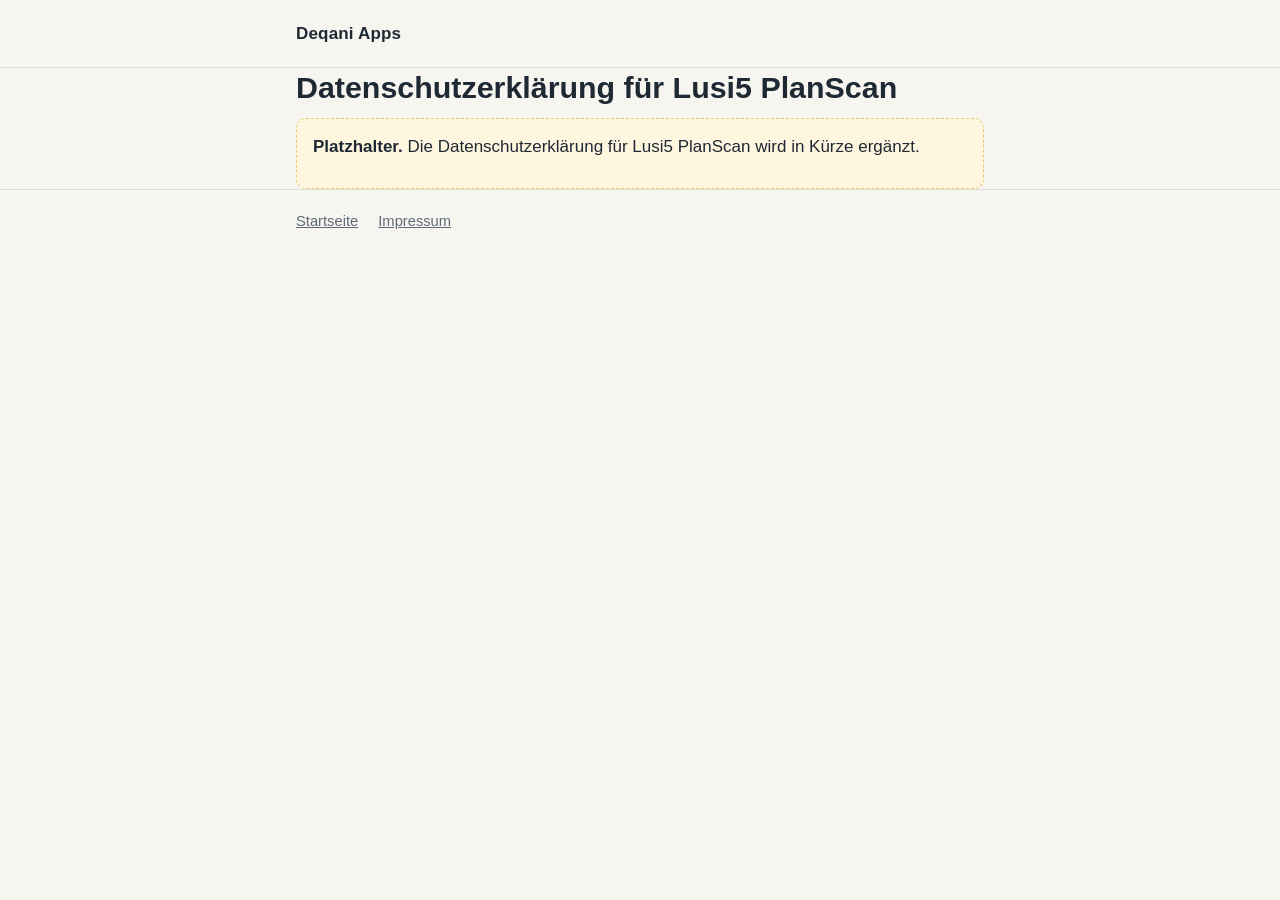
==== lusi5/datenschutz/index.html @ 38192fd4 "Statische Website für apps.deqani.de mit Platzhaltern Übersicht, Impressum und Datenschutz Lusi5 (Te" ====
<!doctype html>
<html lang="de">
<head>
  <meta charset="utf-8">
  <meta name="viewport" content="width=device-width, initial-scale=1">
  <title>Datenschutz Lusi5 PlanScan – Deqani Apps</title>
  <link rel="stylesheet" href="../../style.css">
</head>
<body>
  <header class="site">
    <div class="wrap"><a class="brand" href="../../">Deqani Apps</a></div>
  </header>

  <main class="wrap">
    <h1>Datenschutzerklärung für Lusi5 PlanScan</h1>

    <!-- PLATZHALTER: Text folgt -->
    <div class="placeholder">
      <p><strong>Platzhalter.</strong> Die Datenschutzerklärung für Lusi5 PlanScan wird in Kürze ergänzt.</p>
    </div>
  </main>

  <footer class="site">
    <div class="wrap">
      <a href="../../">Startseite</a>
      <a href="../../impressum/">Impressum</a>
    </div>
  </footer>
</body>
</html>
---- style.css ----
/* deqani-apps – schlichtes Stylesheet.
   Keine externen Schriften, keine Cookies, kein Tracking. */

:root {
  --bg: #f7f5f0;
  --surface: #ffffff;
  --text: #1f2933;
  --muted: #5f6b7a;
  --line: #e2ddd3;
  --accent: #8a6a2f;
  --placeholder-bg: #fff6e0;
  --placeholder-line: #e7c873;
}

@media (prefers-color-scheme: dark) {
  :root {
    --bg: #0f1722;
    --surface: #172231;
    --text: #eef1f5;
    --muted: #a7b3c2;
    --line: #26364a;
    --accent: #d6b77d;
    --placeholder-bg: #2a2416;
    --placeholder-line: #7a6430;
  }
}

* { box-sizing: border-box; }

html { -webkit-text-size-adjust: 100%; }

body {
  margin: 0;
  background: var(--bg);
  color: var(--text);
  font-family: -apple-system, BlinkMacSystemFont, "Segoe UI", Roboto,
    "Helvetica Neue", Arial, sans-serif;
  font-size: 17px;
  line-height: 1.6;
}

.wrap {
  max-width: 720px;
  margin: 0 auto;
  padding: 0 16px;
}

header.site {
  border-bottom: 1px solid var(--line);
  padding: 20px 0;
}

header.site a.brand {
  color: var(--text);
  font-weight: 700;
  text-decoration: none;
  letter-spacing: 0.01em;
}

main { padding: 32px 0 48px; }

h1 { font-size: 1.9rem; line-height: 1.25; margin: 0 0 12px; }
h2 { font-size: 1.25rem; margin: 32px 0 8px; }
h3 { font-size: 1.05rem; margin: 24px 0 6px; }

p, ul { margin: 0 0 14px; }

a { color: var(--accent); }

.lead { color: var(--muted); font-size: 1.05rem; }

.card {
  background: var(--surface);
  border: 1px solid var(--line);
  border-radius: 14px;
  padding: 20px;
  margin: 20px 0;
}

.card h2 { margin-top: 0; }

.links { list-style: none; padding: 0; margin: 12px 0 0; }
.links li { display: inline-block; margin: 0 16px 6px 0; }

.placeholder {
  background: var(--placeholder-bg);
  border: 1px dashed var(--placeholder-line);
  border-radius: 10px;
  padding: 14px 16px;
}

footer.site {
  border-top: 1px solid var(--line);
  padding: 20px 0 32px;
  color: var(--muted);
  font-size: 0.92rem;
}

footer.site a { color: var(--muted); margin-right: 16px; }

@media (max-width: 480px) {
  body { font-size: 16px; }
  h1 { font-size: 1.55rem; }
  main { padding-top: 24px; }
}
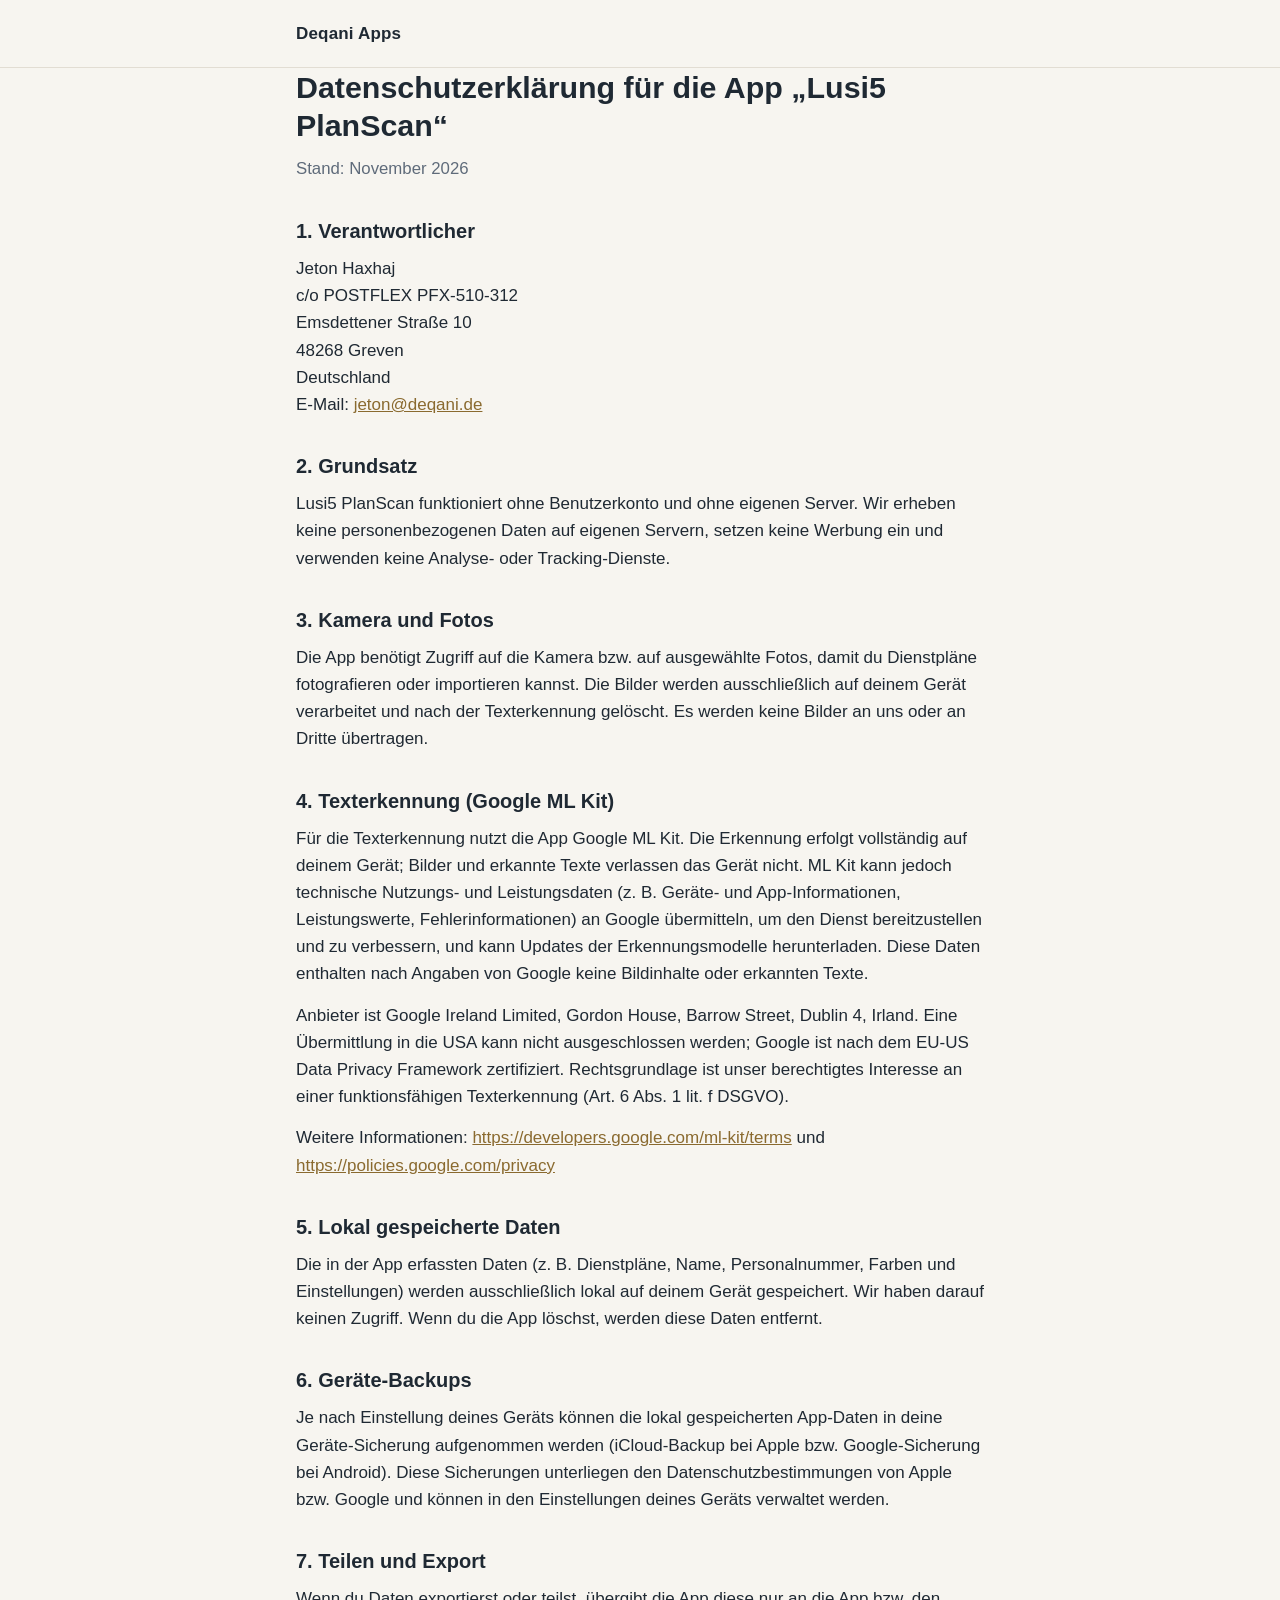
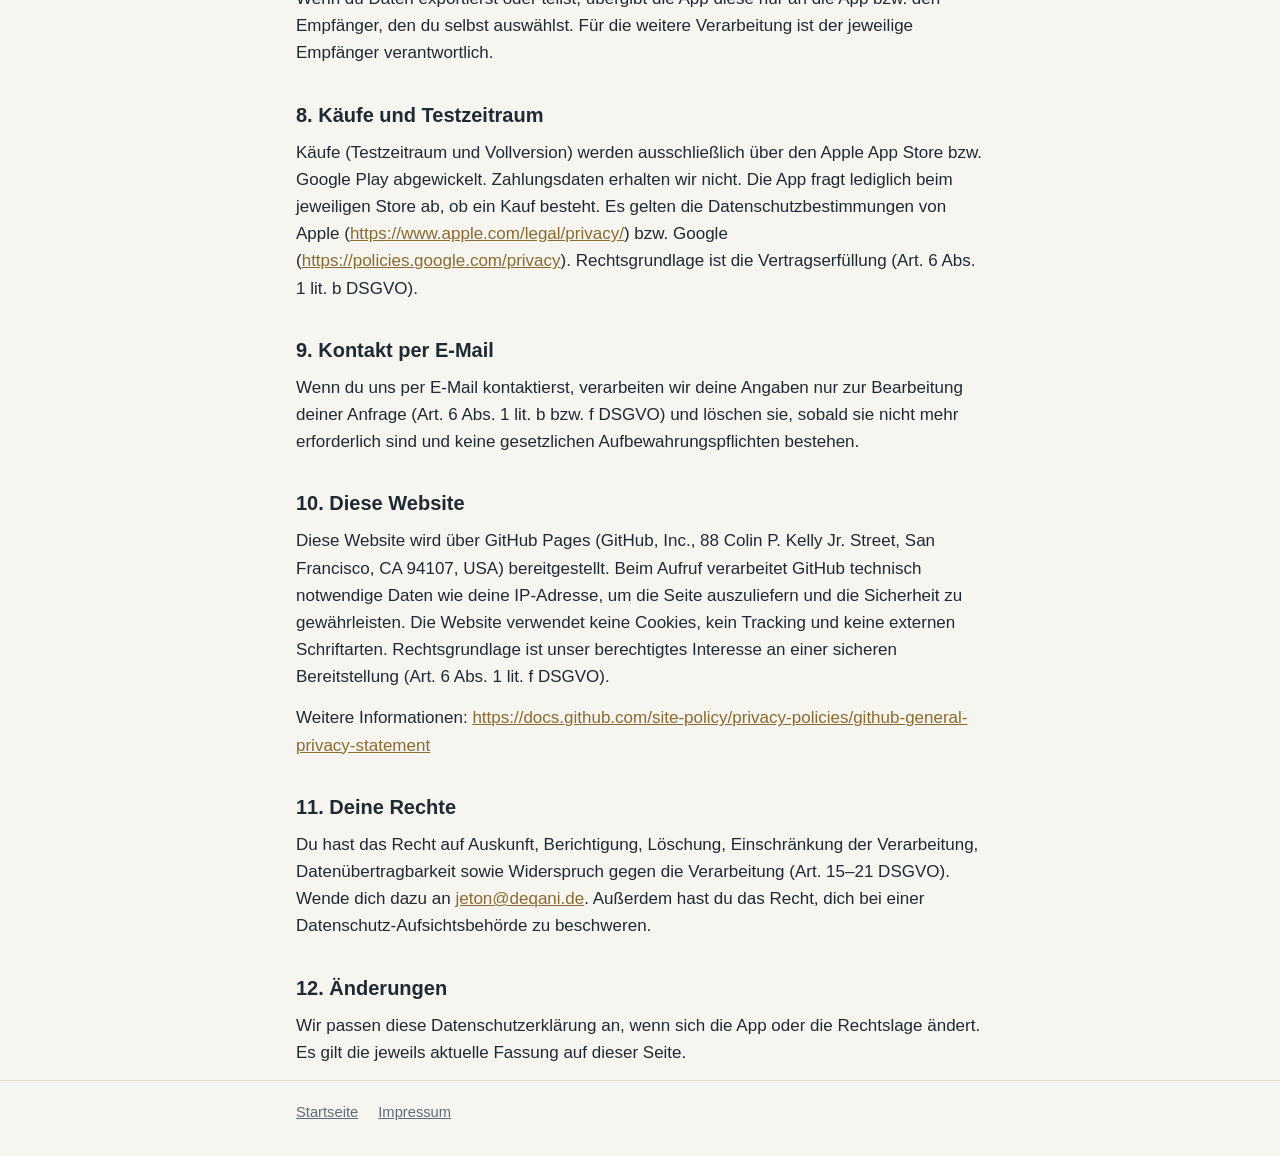
==== commit e57412ef: "Datenschutzerklärung für Lusi5 PlanScan einsetzen Co-Authored-By: Claude Opus 5.5 <noreply@anthropic" ====
--- a/lusi5/datenschutz/index.html
+++ b/lusi5/datenschutz/index.html
@@ -4,6 +4,7 @@
   <meta charset="utf-8">
   <meta name="viewport" content="width=device-width, initial-scale=1">
   <title>Datenschutz Lusi5 PlanScan – Deqani Apps</title>
+  <meta name="description" content="Datenschutzerklärung für die App Lusi5 PlanScan.">
   <link rel="stylesheet" href="../../style.css">
 </head>
 <body>
@@ -12,12 +13,103 @@
   </header>
 
   <main class="wrap">
-    <h1>Datenschutzerklärung für Lusi5 PlanScan</h1>
+    <h1>Datenschutzerklärung für die App „Lusi5 PlanScan“</h1>
+    <p class="lead">Stand: November 2026</p>
 
-    <!-- PLATZHALTER: Text folgt -->
-    <div class="placeholder">
-      <p><strong>Platzhalter.</strong> Die Datenschutzerklärung für Lusi5 PlanScan wird in Kürze ergänzt.</p>
-    </div>
+    <h2>1. Verantwortlicher</h2>
+    <p>
+      Jeton Haxhaj<br>
+      c/o POSTFLEX PFX-510-312<br>
+      Emsdettener Straße 10<br>
+      48268 Greven<br>
+      Deutschland<br>
+      E-Mail: <a href="mailto:jeton@deqani.de">jeton@deqani.de</a>
+    </p>
+
+    <h2>2. Grundsatz</h2>
+    <p>Lusi5 PlanScan funktioniert ohne Benutzerkonto und ohne eigenen Server. Wir
+      erheben keine personenbezogenen Daten auf eigenen Servern, setzen keine
+      Werbung ein und verwenden keine Analyse- oder Tracking-Dienste.</p>
+
+    <h2>3. Kamera und Fotos</h2>
+    <p>Die App benötigt Zugriff auf die Kamera bzw. auf ausgewählte Fotos, damit du
+      Dienstpläne fotografieren oder importieren kannst. Die Bilder werden
+      ausschließlich auf deinem Gerät verarbeitet und nach der Texterkennung
+      gelöscht. Es werden keine Bilder an uns oder an Dritte übertragen.</p>
+
+    <h2>4. Texterkennung (Google ML Kit)</h2>
+    <p>Für die Texterkennung nutzt die App Google ML Kit. Die Erkennung erfolgt
+      vollständig auf deinem Gerät; Bilder und erkannte Texte verlassen das Gerät
+      nicht. ML Kit kann jedoch technische Nutzungs- und Leistungsdaten (z.&nbsp;B.
+      Geräte- und App-Informationen, Leistungswerte, Fehlerinformationen) an Google
+      übermitteln, um den Dienst bereitzustellen und zu verbessern, und kann Updates
+      der Erkennungsmodelle herunterladen. Diese Daten enthalten nach Angaben von
+      Google keine Bildinhalte oder erkannten Texte.</p>
+    <p>Anbieter ist Google Ireland Limited, Gordon House, Barrow Street, Dublin 4,
+      Irland. Eine Übermittlung in die USA kann nicht ausgeschlossen werden; Google
+      ist nach dem EU-US Data Privacy Framework zertifiziert. Rechtsgrundlage ist
+      unser berechtigtes Interesse an einer funktionsfähigen Texterkennung
+      (Art. 6 Abs. 1 lit. f DSGVO).</p>
+    <p>Weitere Informationen:
+      <a href="https://developers.google.com/ml-kit/terms" rel="noopener">https://developers.google.com/ml-kit/terms</a>
+      und
+      <a href="https://policies.google.com/privacy" rel="noopener">https://policies.google.com/privacy</a></p>
+
+    <h2>5. Lokal gespeicherte Daten</h2>
+    <p>Die in der App erfassten Daten (z.&nbsp;B. Dienstpläne, Name, Personalnummer,
+      Farben und Einstellungen) werden ausschließlich lokal auf deinem Gerät
+      gespeichert. Wir haben darauf keinen Zugriff. Wenn du die App löschst, werden
+      diese Daten entfernt.</p>
+
+    <h2>6. Geräte-Backups</h2>
+    <p>Je nach Einstellung deines Geräts können die lokal gespeicherten App-Daten in
+      deine Geräte-Sicherung aufgenommen werden (iCloud-Backup bei Apple bzw.
+      Google-Sicherung bei Android). Diese Sicherungen unterliegen den
+      Datenschutzbestimmungen von Apple bzw. Google und können in den Einstellungen
+      deines Geräts verwaltet werden.</p>
+
+    <h2>7. Teilen und Export</h2>
+    <p>Wenn du Daten exportierst oder teilst, übergibt die App diese nur an die App
+      bzw. den Empfänger, den du selbst auswählst. Für die weitere Verarbeitung ist
+      der jeweilige Empfänger verantwortlich.</p>
+
+    <h2>8. Käufe und Testzeitraum</h2>
+    <p>Käufe (Testzeitraum und Vollversion) werden ausschließlich über den Apple App
+      Store bzw. Google Play abgewickelt. Zahlungsdaten erhalten wir nicht. Die App
+      fragt lediglich beim jeweiligen Store ab, ob ein Kauf besteht. Es gelten die
+      Datenschutzbestimmungen von Apple
+      (<a href="https://www.apple.com/legal/privacy/" rel="noopener">https://www.apple.com/legal/privacy/</a>)
+      bzw. Google
+      (<a href="https://policies.google.com/privacy" rel="noopener">https://policies.google.com/privacy</a>).
+      Rechtsgrundlage ist die Vertragserfüllung (Art. 6 Abs. 1 lit. b DSGVO).</p>
+
+    <h2>9. Kontakt per E-Mail</h2>
+    <p>Wenn du uns per E-Mail kontaktierst, verarbeiten wir deine Angaben nur zur
+      Bearbeitung deiner Anfrage (Art. 6 Abs. 1 lit. b bzw. f DSGVO) und löschen
+      sie, sobald sie nicht mehr erforderlich sind und keine gesetzlichen
+      Aufbewahrungspflichten bestehen.</p>
+
+    <h2>10. Diese Website</h2>
+    <p>Diese Website wird über GitHub Pages (GitHub, Inc., 88 Colin P. Kelly Jr.
+      Street, San Francisco, CA 94107, USA) bereitgestellt. Beim Aufruf verarbeitet
+      GitHub technisch notwendige Daten wie deine IP-Adresse, um die Seite
+      auszuliefern und die Sicherheit zu gewährleisten. Die Website verwendet keine
+      Cookies, kein Tracking und keine externen Schriftarten. Rechtsgrundlage ist
+      unser berechtigtes Interesse an einer sicheren Bereitstellung
+      (Art. 6 Abs. 1 lit. f DSGVO).</p>
+    <p>Weitere Informationen:
+      <a href="https://docs.github.com/site-policy/privacy-policies/github-general-privacy-statement" rel="noopener">https://docs.github.com/site-policy/privacy-policies/github-general-privacy-statement</a></p>
+
+    <h2>11. Deine Rechte</h2>
+    <p>Du hast das Recht auf Auskunft, Berichtigung, Löschung, Einschränkung der
+      Verarbeitung, Datenübertragbarkeit sowie Widerspruch gegen die Verarbeitung
+      (Art. 15–21 DSGVO). Wende dich dazu an
+      <a href="mailto:jeton@deqani.de">jeton@deqani.de</a>. Außerdem hast du das
+      Recht, dich bei einer Datenschutz-Aufsichtsbehörde zu beschweren.</p>
+
+    <h2>12. Änderungen</h2>
+    <p>Wir passen diese Datenschutzerklärung an, wenn sich die App oder die
+      Rechtslage ändert. Es gilt die jeweils aktuelle Fassung auf dieser Seite.</p>
   </main>
 
   <footer class="site">
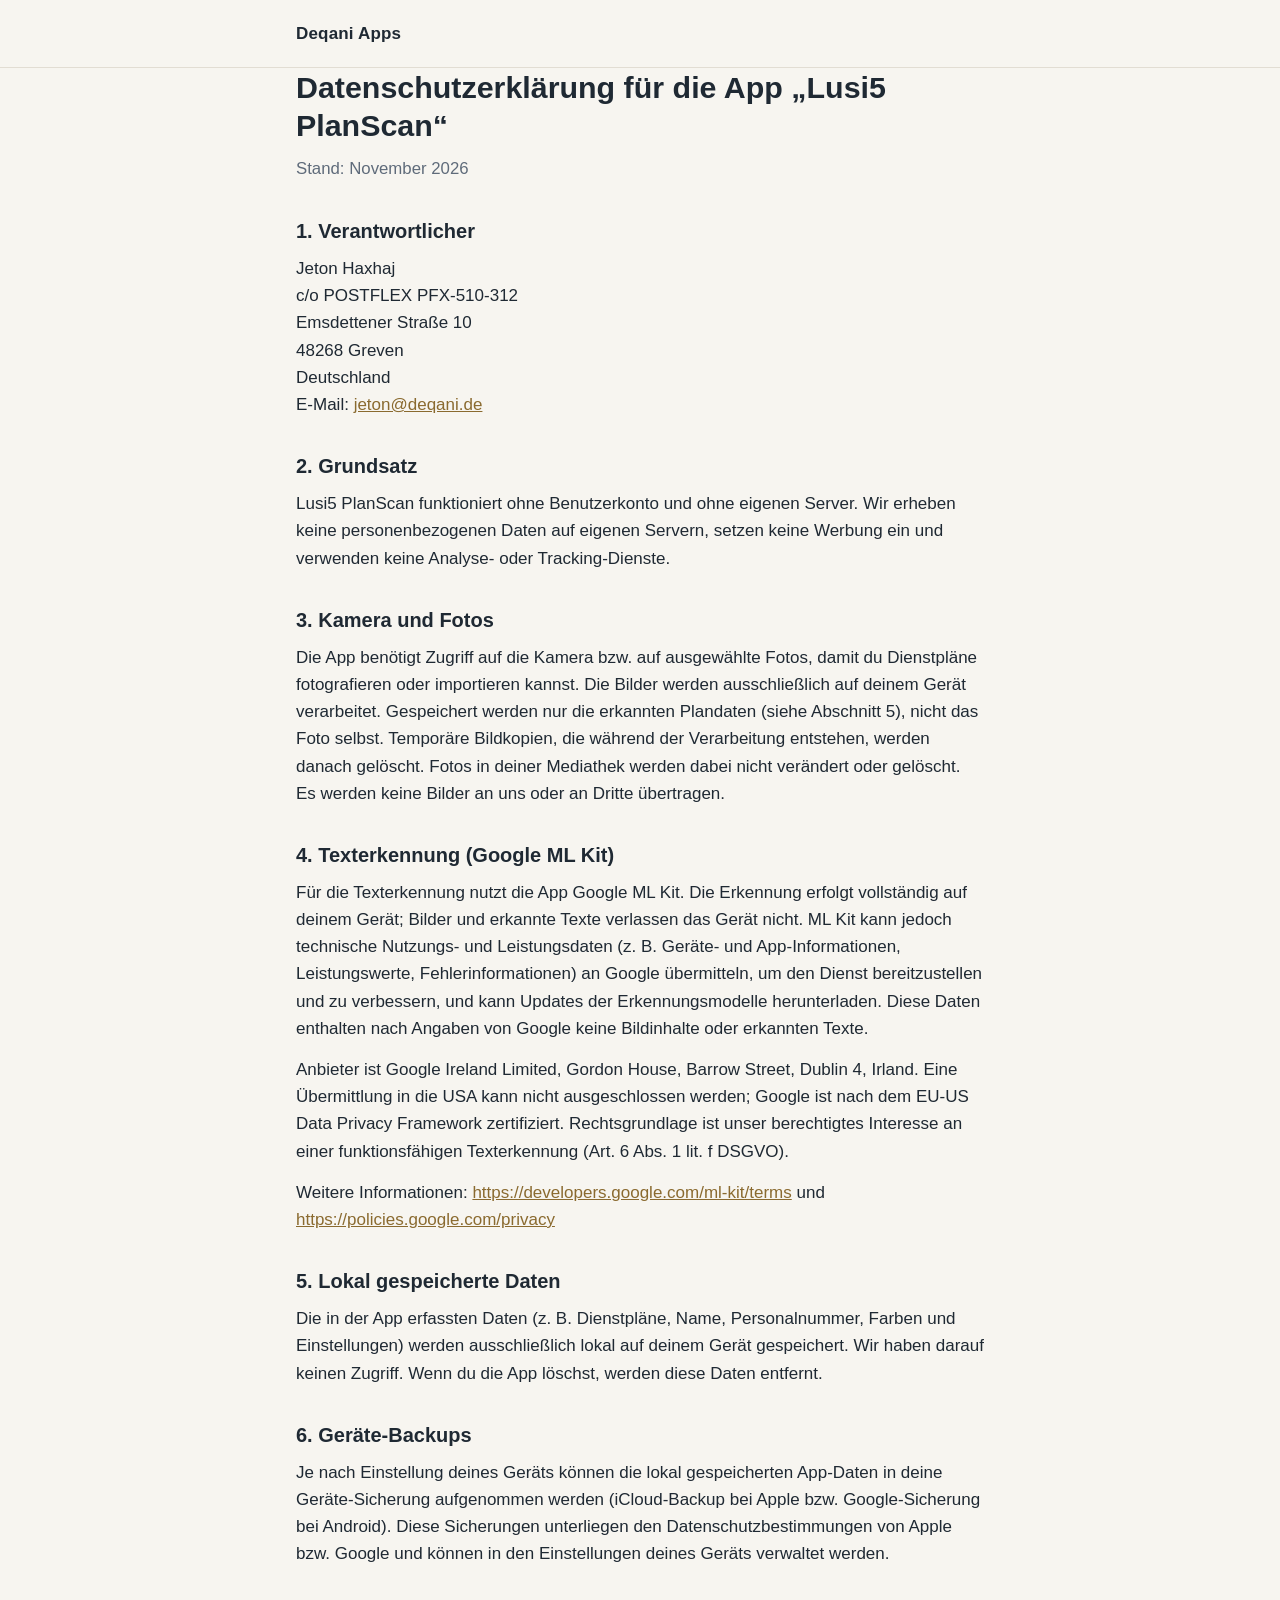
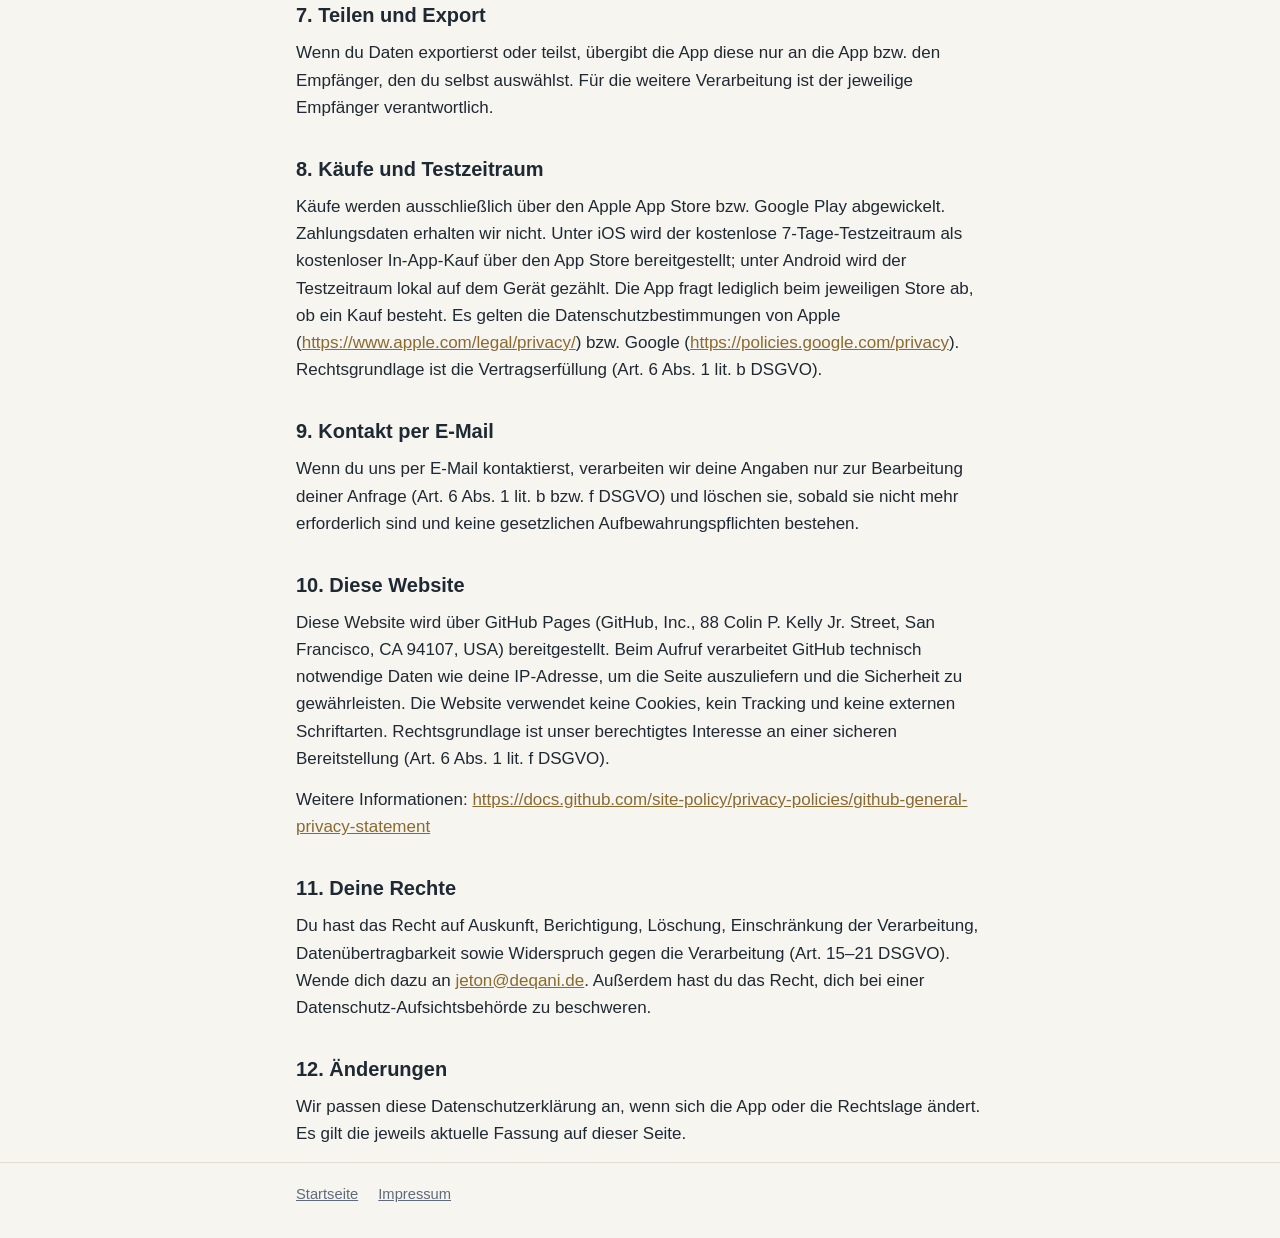
==== commit 036a7d47: "Datenschutz Lusi5: Abschnitte 3 (Fotos) und 8 (Käufe/Testzeitraum) aktualisieren Co-Authored-By: Cla" ====
--- a/lusi5/datenschutz/index.html
+++ b/lusi5/datenschutz/index.html
@@ -34,8 +34,11 @@
     <h2>3. Kamera und Fotos</h2>
     <p>Die App benötigt Zugriff auf die Kamera bzw. auf ausgewählte Fotos, damit du
       Dienstpläne fotografieren oder importieren kannst. Die Bilder werden
-      ausschließlich auf deinem Gerät verarbeitet und nach der Texterkennung
-      gelöscht. Es werden keine Bilder an uns oder an Dritte übertragen.</p>
+      ausschließlich auf deinem Gerät verarbeitet. Gespeichert werden nur die
+      erkannten Plandaten (siehe Abschnitt 5), nicht das Foto selbst. Temporäre
+      Bildkopien, die während der Verarbeitung entstehen, werden danach gelöscht.
+      Fotos in deiner Mediathek werden dabei nicht verändert oder gelöscht. Es
+      werden keine Bilder an uns oder an Dritte übertragen.</p>
 
     <h2>4. Texterkennung (Google ML Kit)</h2>
     <p>Für die Texterkennung nutzt die App Google ML Kit. Die Erkennung erfolgt
@@ -74,10 +77,12 @@
       der jeweilige Empfänger verantwortlich.</p>
 
     <h2>8. Käufe und Testzeitraum</h2>
-    <p>Käufe (Testzeitraum und Vollversion) werden ausschließlich über den Apple App
-      Store bzw. Google Play abgewickelt. Zahlungsdaten erhalten wir nicht. Die App
-      fragt lediglich beim jeweiligen Store ab, ob ein Kauf besteht. Es gelten die
-      Datenschutzbestimmungen von Apple
+    <p>Käufe werden ausschließlich über den Apple App Store bzw. Google Play
+      abgewickelt. Zahlungsdaten erhalten wir nicht. Unter iOS wird der kostenlose
+      7-Tage-Testzeitraum als kostenloser In-App-Kauf über den App Store
+      bereitgestellt; unter Android wird der Testzeitraum lokal auf dem Gerät
+      gezählt. Die App fragt lediglich beim jeweiligen Store ab, ob ein Kauf
+      besteht. Es gelten die Datenschutzbestimmungen von Apple
       (<a href="https://www.apple.com/legal/privacy/" rel="noopener">https://www.apple.com/legal/privacy/</a>)
       bzw. Google
       (<a href="https://policies.google.com/privacy" rel="noopener">https://policies.google.com/privacy</a>).
